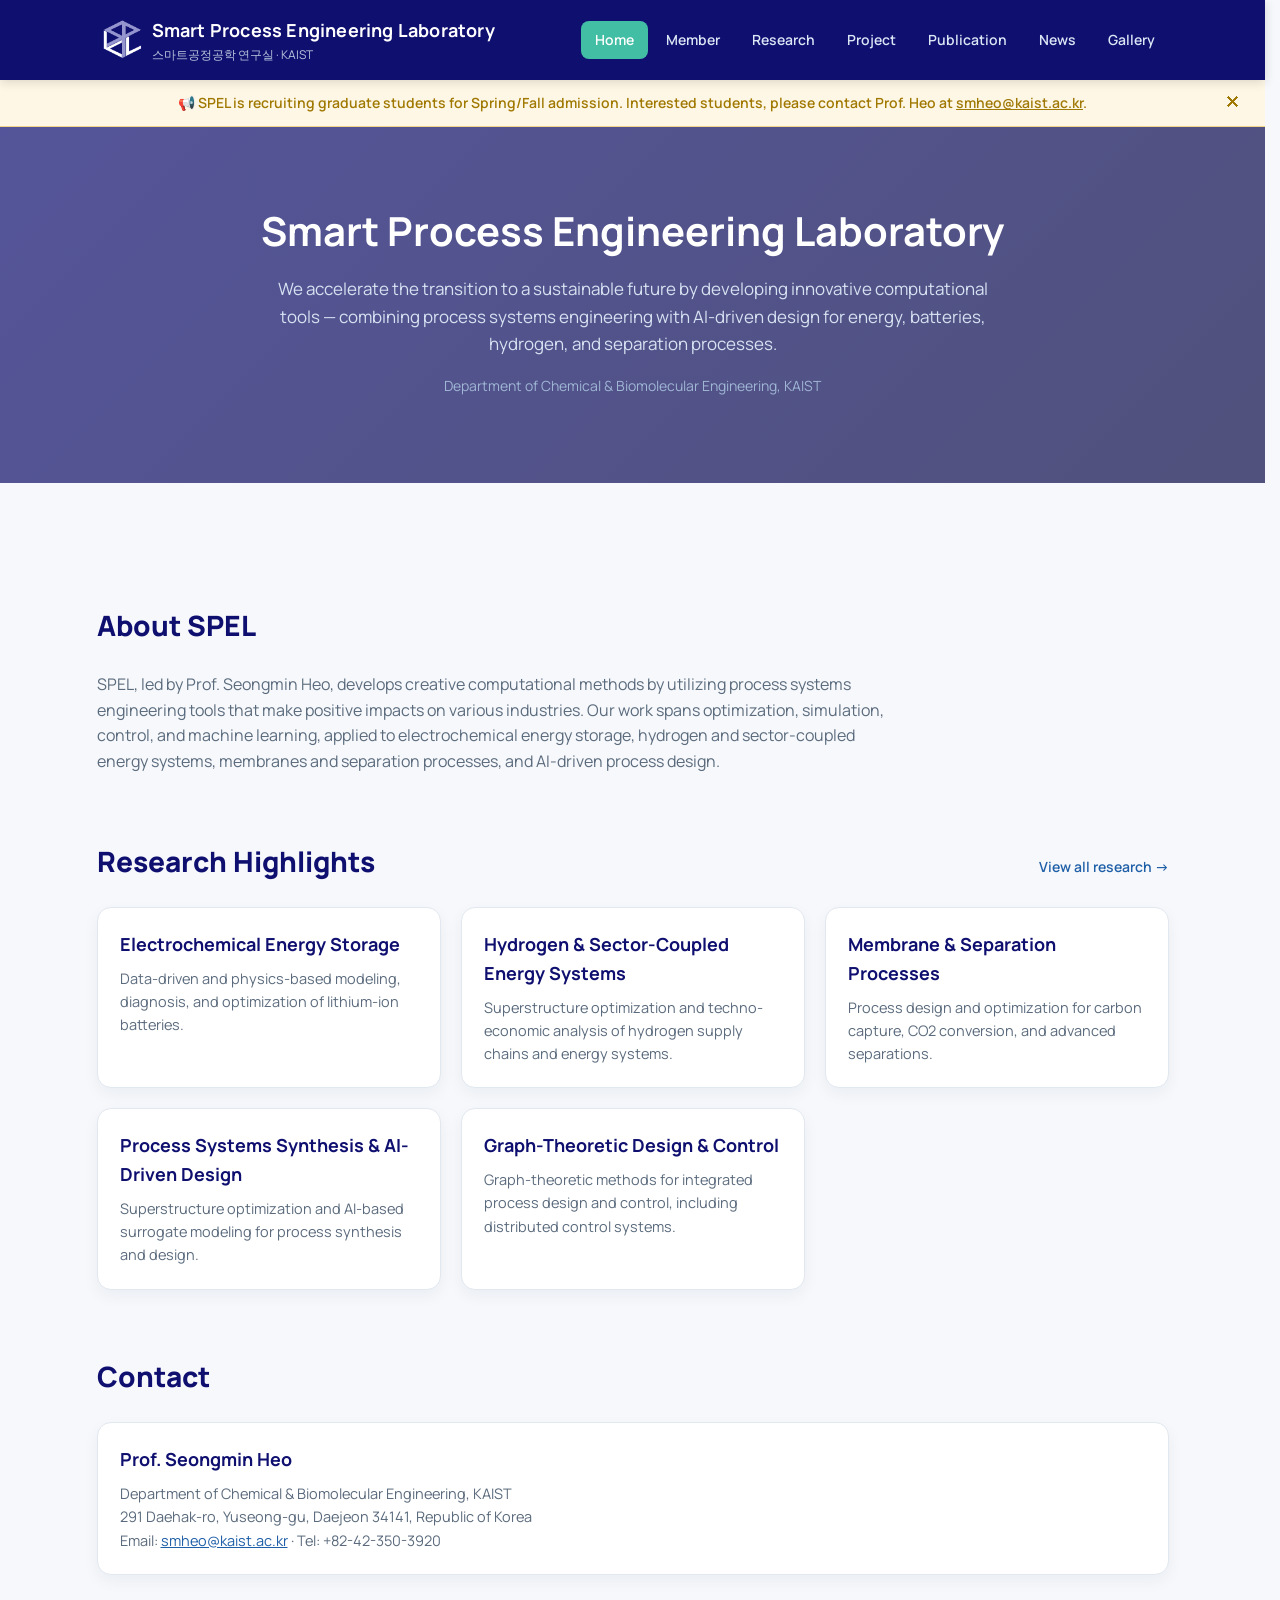
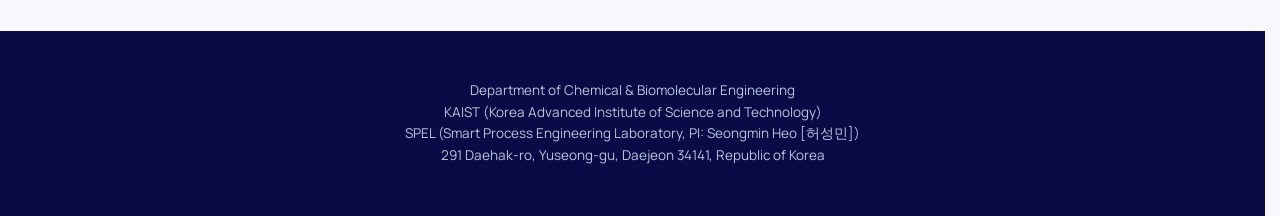
==== index.html @ e56c7fa3 "Add favicon, remove Sooyoung Jang profile, add dismiss button to recruiting notice" ====
<!DOCTYPE html>
<html lang="ko">
<head>
  <meta charset="UTF-8">
  <meta name="viewport" content="width=device-width, initial-scale=1.0">
  <title>Smart Process Engineering Laboratory (SPEL) - KAIST</title>
  <link rel="stylesheet" href="style.css">
  <link rel="icon" href="images/spel-logo.png">
</head>
<body>

  <header>
    <div class="header-inner">
      <a href="index.html" class="brand">
        <img src="images/spel-logo-white.png" alt="SPEL logo" class="brand-logo" onerror="this.style.display='none'">
        <span class="brand-text">
          <span class="brand-en">Smart Process Engineering Laboratory</span>
          <span class="brand-kr">스마트공정공학 연구실 · KAIST</span>
        </span>
      </a>
      <input type="checkbox" id="nav-toggle">
      <label for="nav-toggle" class="nav-toggle-label">☰</label>
      <nav>
        <a href="index.html">Home</a>
        <a href="member.html">Member</a>
        <a href="research.html">Research</a>
        <a href="project.html">Project</a>
        <a href="publication.html">Publication</a>
        <a href="news.html">News</a>
        <a href="gallery.html">Gallery</a>
      </nav>
    </div>
  </header>

  <div class="notice" id="recruiting-notice">
    📢 SPEL is recruiting graduate students for Spring/Fall admission. Interested students, please contact Prof. Heo at
    <a href="mailto:smheo@kaist.ac.kr">smheo@kaist.ac.kr</a>.
    <button class="notice-close" onclick="document.getElementById('recruiting-notice').style.display='none'" aria-label="Dismiss notice">✕</button>
  </div>

  <section class="hero">
    <h1>Smart Process Engineering Laboratory</h1>
    <p class="subtitle">
      We accelerate the transition to a sustainable future by developing innovative computational tools —
      combining process systems engineering with AI-driven design for energy, batteries, hydrogen, and
      separation processes.
    </p>
    <p class="affil">Department of Chemical &amp; Biomolecular Engineering, KAIST</p>
  </section>

  <main>

    <section id="about">
      <div class="section-head">
        <h2>About SPEL</h2>
      </div>
      <p class="section-intro">
        SPEL, led by Prof. Seongmin Heo, develops creative computational methods by utilizing process systems
        engineering tools that make positive impacts on various industries. Our work spans optimization, simulation,
        control, and machine learning, applied to electrochemical energy storage, hydrogen and sector-coupled energy
        systems, membranes and separation processes, and AI-driven process design.
      </p>
    </section>

    <section id="research-highlights">
      <div class="section-head">
        <h2>Research Highlights</h2>
        <a class="see-all" href="research.html">View all research →</a>
      </div>
      <div class="grid">
        <div class="card">
          <h3>Electrochemical Energy Storage</h3>
          <p>Data-driven and physics-based modeling, diagnosis, and optimization of lithium-ion batteries.</p>
        </div>
        <div class="card">
          <h3>Hydrogen &amp; Sector-Coupled Energy Systems</h3>
          <p>Superstructure optimization and techno-economic analysis of hydrogen supply chains and energy systems.</p>
        </div>
        <div class="card">
          <h3>Membrane &amp; Separation Processes</h3>
          <p>Process design and optimization for carbon capture, CO2 conversion, and advanced separations.</p>
        </div>
        <div class="card">
          <h3>Process Systems Synthesis &amp; AI-Driven Design</h3>
          <p>Superstructure optimization and AI-based surrogate modeling for process synthesis and design.</p>
        </div>
        <div class="card">
          <h3>Graph-Theoretic Design &amp; Control</h3>
          <p>Graph-theoretic methods for integrated process design and control, including distributed control systems.</p>
        </div>
      </div>
    </section>

    <section id="contact">
      <div class="section-head">
        <h2>Contact</h2>
      </div>
      <div class="card">
        <h3>Prof. Seongmin Heo</h3>
        <p>
          Department of Chemical &amp; Biomolecular Engineering, KAIST<br>
          291 Daehak-ro, Yuseong-gu, Daejeon 34141, Republic of Korea<br>
          Email: <a href="mailto:smheo@kaist.ac.kr">smheo@kaist.ac.kr</a> · Tel: +82-42-350-3920
        </p>
      </div>
    </section>

  </main>

  <footer>
    <p>
      Department of Chemical &amp; Biomolecular Engineering<br>
      KAIST (Korea Advanced Institute of Science and Technology)<br>
      SPEL (Smart Process Engineering Laboratory, PI: Seongmin Heo [허성민])<br>
      291 Daehak-ro, Yuseong-gu, Daejeon 34141, Republic of Korea
    </p>
  </footer>

  <script src="script.js"></script>
</body>
</html>
---- style.css ----
@font-face {
  font-family: "Manrope";
  src: url("font/Manrope-VariableFont_wght.ttf") format("truetype");
  font-weight: 200 800;
  font-style: normal;
  font-display: swap;
}

:root {
  --navy: #0F0F70;
  --navy-dark: #0a0a46;
  --blue: #1f5fa8;
  --teal: #42bea5;
  --bg: #f6f8fb;
  --card: #ffffff;
  --border: #e2e8f0;
  --text: #1f2937;
  --muted: #5b6b7d;
  --max-width: 1120px;
}

* {
  box-sizing: border-box;
}

html {
  overflow-y: scroll;
  scrollbar-gutter: stable;
}

body {
  margin: 0;
  min-height: 100vh;
  display: flex;
  flex-direction: column;
  font-family: "Manrope", "Noto Sans KR", Arial, sans-serif;
  color: var(--text);
  background-color: var(--bg);
  line-height: 1.6;
}

a {
  color: var(--blue);
}

/* Header / nav */
header {
  background-color: var(--navy);
  color: white;
  position: sticky;
  top: 0;
  z-index: 100;
  box-shadow: 0 2px 10px rgba(0, 0, 0, 0.15);
}

.header-inner {
  max-width: var(--max-width);
  margin: 0 auto;
  padding: 16px 24px;
  display: flex;
  align-items: center;
  justify-content: space-between;
  gap: 16px;
}

.brand {
  display: flex;
  align-items: center;
  gap: 10px;
  text-decoration: none;
  color: white;
}

.brand-logo {
  height: 40px;
  width: auto;
}

.brand-text {
  display: flex;
  flex-direction: column;
}

.brand .brand-en {
  font-size: 18px;
  font-weight: 700;
  letter-spacing: 0.2px;
}

.brand .brand-kr {
  font-size: 12px;
  color: #b7c6dc;
}

nav {
  display: flex;
  flex-wrap: wrap;
  gap: 4px;
}

nav a {
  text-decoration: none;
  color: #dbe6f5;
  font-weight: 600;
  font-size: 14px;
  padding: 8px 14px;
  border-radius: 8px;
  transition: background-color 0.15s ease, color 0.15s ease;
}

nav a:hover {
  background-color: rgba(255, 255, 255, 0.1);
  color: white;
}

nav a.active {
  background-color: var(--teal);
  color: white;
}

#nav-toggle {
  display: none;
}

.nav-toggle-label {
  display: none;
  color: white;
  font-size: 22px;
  cursor: pointer;
  padding: 4px 8px;
}

/* Hero */
.hero {
  background-image: linear-gradient(135deg, rgba(15, 15, 112, 0.7) 0%, rgba(10, 10, 70, 0.7) 100%), url("images/hero-banner.gif");
  background-size: cover;
  background-position: center;
  background-repeat: no-repeat;
  color: white;
  padding: 72px 24px;
  text-align: center;
}

.hero h1 {
  margin: 0 0 12px 0;
  font-size: 40px;
}

.hero p.subtitle {
  margin: 0 auto;
  max-width: 720px;
  font-size: 17px;
  color: #d6e2f2;
}

.hero .affil {
  margin-top: 18px;
  font-size: 14px;
  color: #9fb6d4;
}

/* Notice banner */
.notice {
  position: relative;
  background-color: #fff7e6;
  border-bottom: 1px solid #f2d38a;
  color: #a07902;
  padding: 12px 48px;
  text-align: center;
  font-size: 14px;
  font-weight: 600;
}

.notice a {
  color: #a07a08;
  text-decoration: underline;
}

.notice-close {
  position: absolute;
  top: 50%;
  right: 16px;
  transform: translateY(-50%);
  background: none;
  border: none;
  color: #a07902;
  font-size: 16px;
  line-height: 1;
  cursor: pointer;
  padding: 4px 8px;
}

.notice-close:hover {
  color: #7a5b00;
}

/* Layout sections */
main {
  flex: 1 0 auto;
  width: 100%;
  max-width: var(--max-width);
  margin: 0 auto;
  padding: 56px 24px;
}

section {
  margin-bottom: 64px;
}

section:last-child {
  margin-bottom: 0;
}

.section-head {
  display: flex;
  align-items: baseline;
  justify-content: space-between;
  margin-bottom: 24px;
  flex-wrap: wrap;
  gap: 8px;
}

.section-head h2 {
  font-size: 28px;
  font-weight: 800;
  margin: 0;
  color: var(--navy);
}

.section-head .see-all {
  font-size: 14px;
  font-weight: 600;
  text-decoration: none;
}

.section-intro {
  color: var(--muted);
  max-width: 800px;
  margin-bottom: 28px;
}

/* Cards / grid */
.grid {
  display: grid;
  grid-template-columns: repeat(auto-fit, minmax(260px, 1fr));
  gap: 20px;
}

/* Project list — one full-width row per project, like a career/project listing */
.project-list {
  display: flex;
  flex-direction: column;
  gap: 14px;
}

.card {
  background-color: var(--card);
  border: 1px solid var(--border);
  border-radius: 14px;
  padding: 22px;
  box-shadow: 0 6px 16px rgba(11, 47, 82, 0.05);
}

.card h3 {
  margin: 0 0 8px 0;
  font-size: 18px;
  color: var(--navy);
}

.card p {
  margin: 0;
  color: var(--muted);
  font-size: 14.5px;
}

.card .tag {
  display: inline-block;
  font-size: 11px;
  font-weight: 700;
  color: var(--teal);
  background-color: #e6f4f1;
  border-radius: 999px;
  padding: 3px 10px;
  margin-bottom: 10px;
}

/* Sub navigation (tabs) */
.subnav {
  display: flex;
  gap: 8px;
  margin-bottom: 32px;
  flex-wrap: wrap;
}

.subnav a {
  text-decoration: none;
  font-size: 14px;
  font-weight: 600;
  color: var(--navy);
  background-color: #eef3fa;
  padding: 8px 16px;
  border-radius: 999px;
  transition: background-color 0.15s ease, color 0.15s ease;
}

.subnav a:hover {
  background-color: #dbe6f5;
}

.subnav a.active {
  background-color: var(--teal);
  color: white;
}

/* Clickable hub cards (e.g. Member overview) */
a.card {
  display: block;
  text-decoration: none;
  transition: transform 0.15s ease, box-shadow 0.15s ease;
}

a.card:hover {
  transform: translateY(-2px);
  box-shadow: 0 10px 22px rgba(11, 47, 82, 0.1);
}

a.card .card-arrow {
  display: inline-block;
  margin-top: 10px;
  font-size: 13px;
  font-weight: 700;
  color: var(--teal);
}

/* Clickable cards that open a popup (e.g. Research areas) */
.card.clickable {
  cursor: pointer;
  transition: transform 0.15s ease, box-shadow 0.15s ease;
}

.card.clickable:hover {
  transform: translateY(-2px);
  box-shadow: 0 10px 22px rgba(11, 47, 82, 0.1);
}

.member-dialog.wide-dialog {
  max-width: 1000px;
  width: 90vw;
  max-height: 90vh;
  overflow-y: auto;
}

.dialog-photo {
  display: block;
  width: 100%;
  height: auto;
  max-height: 70vh;
  border-radius: 12px;
  object-fit: contain;
  margin-bottom: 16px;
  background-color: #ffffff;
}

.dialog-photo-fallback {
  width: 100%;
  aspect-ratio: 16 / 9;
  border-radius: 12px;
  margin-bottom: 16px;
  background-color: #dbe6f5;
  display: flex;
  align-items: center;
  justify-content: center;
  color: var(--navy);
  font-size: 13px;
}

.dialog-photos {
  display: flex;
  flex-direction: column;
  gap: 10px;
  margin-bottom: 16px;
}

.dialog-photos .dialog-photo,
.dialog-photos .dialog-photo-fallback {
  margin-bottom: 0;
}

.dialog-description {
  font-size: 14.5px;
  color: var(--text);
  margin: 8px 0 16px 0;
}

.dialog-focus {
  list-style: none;
  padding: 0;
  margin: 0 0 16px 0;
}

.dialog-focus li {
  font-size: 14px;
  color: var(--text);
  padding: 8px 0;
  border-bottom: 1px dashed var(--border);
}

.dialog-focus li:last-child {
  border-bottom: none;
}

.dialog-focus .focus-label {
  color: var(--teal);
  font-weight: 700;
}

.dialog-members {
  font-size: 13.5px;
  color: var(--muted);
  border-top: 1px solid var(--border);
  padding-top: 12px;
  margin: 0;
}

/* Member groups */
.member-group {
  margin-bottom: 36px;
}

.member-group h3 {
  font-size: 18px;
  color: var(--teal);
  margin-bottom: 14px;
  text-transform: uppercase;
  letter-spacing: 0.5px;
  font-size: 13px;
}

.member-list {
  display: grid;
  grid-template-columns: repeat(auto-fill, minmax(220px, 1fr));
  gap: 14px;
}

.member-item {
  background-color: var(--card);
  border: 1px solid var(--border);
  border-radius: 10px;
  padding: 12px 16px;
  display: flex;
  align-items: center;
  gap: 12px;
}

.member-item.clickable {
  cursor: pointer;
  text-align: left;
  font-family: inherit;
  border: 1px solid var(--border);
  transition: box-shadow 0.15s ease, transform 0.15s ease;
}

.member-item.clickable:hover {
  box-shadow: 0 8px 18px rgba(11, 47, 82, 0.08);
  transform: translateY(-1px);
  border-color: var(--teal);
}

/* Member detail popup */
.member-dialog {
  border: none;
  border-radius: 16px;
  padding: 28px;
  max-width: 380px;
  width: 90%;
  box-shadow: 0 20px 45px rgba(11, 47, 82, 0.25);
}

.member-dialog::backdrop {
  background-color: rgba(8, 31, 56, 0.55);
}

.dialog-close {
  position: absolute;
  top: 14px;
  right: 14px;
  border: none;
  background: none;
  font-size: 18px;
  color: var(--muted);
  cursor: pointer;
  line-height: 1;
  padding: 4px;
}

.dialog-close:hover {
  color: var(--navy);
}

.dialog-avatar,
.dialog-avatar-fallback {
  width: 88px;
  height: 88px;
  border-radius: 50%;
  object-fit: cover;
  display: block;
  margin: 0 auto 16px;
}

.dialog-avatar-fallback {
  background-color: var(--navy);
  color: white;
  display: flex;
  align-items: center;
  justify-content: center;
  font-size: 24px;
  font-weight: 700;
}

.member-dialog h3 {
  margin: 0 0 4px 0;
  text-align: center;
  color: var(--navy);
  font-size: 19px;
}

.dialog-position {
  text-align: center;
  color: var(--teal);
  font-weight: 600;
  font-size: 13.5px;
  margin: 0 0 18px 0;
}

.dialog-edu {
  list-style: none;
  padding: 0;
  margin: 0;
  border-top: 1px solid var(--border);
  padding-top: 14px;
}

.dialog-edu li {
  font-size: 13.5px;
  color: var(--text);
  padding: 5px 0;
}

.avatar,
.avatar-fallback {
  width: 48px;
  height: 48px;
  border-radius: 50%;
  flex-shrink: 0;
  object-fit: cover;
}

.avatar {
  background-color: #dbe6f5;
}

.avatar-fallback {
  background-color: var(--navy);
  color: white;
  display: flex;
  align-items: center;
  justify-content: center;
  font-size: 14px;
  font-weight: 700;
}

.member-item .name {
  font-weight: 700;
  color: var(--text);
}

.member-item .meta {
  font-size: 13px;
  color: var(--muted);
  margin-top: 2px;
}

.professor-banner {
  display: flex;
  gap: 24px;
  flex-wrap: wrap;
  align-items: center;
  margin-bottom: 32px;
}

.professor-photo-lg {
  width: 260px;
  aspect-ratio: 1280 / 1592;
  height: auto;
  border-radius: 12px;
  background-color: #dbe6f5;
  color: var(--navy);
  display: flex;
  align-items: center;
  justify-content: center;
  font-size: 13px;
  text-align: center;
  flex-shrink: 0;
  object-fit: cover;
}

.professor-basic h3 {
  margin: 0 0 4px 0;
  font-size: 24px;
  color: var(--navy);
}

.professor-basic .title {
  color: var(--muted);
  margin-bottom: 10px;
  font-size: 14px;
}

.professor-basic .contact {
  font-size: 14px;
  color: var(--text);
}

.professor-sections {
  display: flex;
  flex-direction: column;
  gap: 20px;
}

.card ul {
  margin: 0;
  padding-left: 20px;
  color: var(--muted);
  font-size: 14.5px;
}

.card ul li {
  margin-bottom: 6px;
}

.card ul li:last-child {
  margin-bottom: 0;
}

/* Publications */
.pub-list {
  list-style: none;
  padding: 0;
  margin: 0;
}

.pub-list li {
  padding: 14px 0;
  border-bottom: 1px solid var(--border);
  font-size: 14.5px;
}

.pub-list li:last-child {
  border-bottom: none;
}

.pub-id {
  font-weight: 700;
  color: var(--teal);
  margin-right: 8px;
}

.pub-note {
  color: var(--muted);
  font-size: 13.5px;
  font-style: italic;
  margin-top: 8px;
}

.pub-link {
  margin-left: 8px;
  font-size: 13px;
  font-weight: 600;
  color: var(--blue);
  text-decoration: none;
  white-space: nowrap;
}

.pub-link:hover {
  text-decoration: underline;
}

.pub-year {
  margin-bottom: 28px;
}

.pub-year h3 {
  font-size: 15px;
  color: var(--navy);
  background-color: #eef3fa;
  display: inline-block;
  padding: 4px 12px;
  border-radius: 999px;
  margin-bottom: 12px;
}

.scholar-bar {
  background-color: #eef3fa;
  border: 1px solid var(--border);
  border-radius: 12px;
  padding: 14px 20px;
  margin-bottom: 32px;
  text-align: center;
  font-weight: 600;
  font-size: 14.5px;
}

.scholar-bar a {
  color: var(--blue);
  text-decoration: none;
}

.scholar-bar a:hover {
  text-decoration: underline;
}

/* News */
.news-month {
  margin-bottom: 28px;
}

.news-month h3 {
  font-size: 15px;
  color: var(--navy);
  background-color: #eef3fa;
  display: inline-block;
  padding: 4px 12px;
  border-radius: 999px;
  margin-bottom: 12px;
}

.news-item {
  display: flex;
  gap: 12px;
  padding: 10px 0;
  border-bottom: 1px dashed var(--border);
  font-size: 14.5px;
}

.news-item:last-child {
  border-bottom: none;
}

.news-date {
  color: var(--muted);
  font-size: 13px;
  white-space: nowrap;
  flex-shrink: 0;
  width: 78px;
}

.news-tag {
  display: inline-block;
  font-size: 11px;
  font-weight: 700;
  padding: 2px 8px;
  border-radius: 999px;
  margin-right: 6px;
  color: white;
}

.tag-논문 { background-color: var(--blue); }
.tag-졸업 { background-color: var(--teal); }
.tag-수상 { background-color: #b8860b; }
.tag-과제 { background-color: #7a4fb5; }
.tag-입학\/진학 { background-color: #4a5a70; }
.tag-기타 { background-color: #6b7280; }

/* Gallery / generic toggle groups */
.gallery-year,
.toggle-group {
  margin-bottom: 12px;
  border-bottom: 1px solid var(--border);
  padding-bottom: 20px;
}

.gallery-year summary,
.toggle-group summary {
  cursor: pointer;
  list-style: none;
  font-size: 22px;
  font-weight: 700;
  color: var(--navy);
  padding: 12px 0;
  display: flex;
  align-items: center;
  gap: 10px;
}

.gallery-year summary::-webkit-details-marker,
.toggle-group summary::-webkit-details-marker {
  display: none;
}

.gallery-year summary .arrow,
.toggle-group summary .arrow {
  display: inline-block;
  color: var(--teal);
  transition: transform 0.15s ease;
}

.gallery-year[open] summary .arrow,
.toggle-group[open] summary .arrow {
  transform: rotate(90deg);
}

.toggle-group summary.section-title {
  font-size: 28px;
  font-weight: 800;
}

.album-grid {
  display: grid;
  grid-template-columns: repeat(auto-fill, minmax(220px, 1fr));
  gap: 20px;
  margin-top: 8px;
}

.album-card {
  background-color: var(--card);
  border: 1px solid var(--border);
  border-radius: 14px;
  overflow: hidden;
  cursor: pointer;
  box-shadow: 0 6px 16px rgba(11, 47, 82, 0.05);
  transition: transform 0.15s ease, box-shadow 0.15s ease;
}

.album-card:hover {
  transform: translateY(-2px);
  box-shadow: 0 10px 22px rgba(11, 47, 82, 0.1);
}

.album-thumb,
.album-thumb-fallback {
  width: 100%;
  aspect-ratio: 4 / 3;
  object-fit: cover;
  display: block;
  background-color: #dbe6f5;
}

.album-thumb-fallback {
  display: flex;
  align-items: center;
  justify-content: center;
  color: var(--navy);
  font-size: 13px;
  text-align: center;
  padding: 12px;
}

.album-caption {
  padding: 12px 14px;
  font-size: 14px;
  font-weight: 600;
  color: var(--text);
}

/* Footer */
footer {
  padding: 36px 24px;
  text-align: center;
  background-color: var(--navy-dark);
  color: #b7c6dc;
  font-size: 13.5px;
}

footer a {
  color: #d6e2f2;
}

/* Responsive */
@media (max-width: 780px) {
  .header-inner {
    flex-wrap: wrap;
  }
  .nav-toggle-label {
    display: block;
  }
  nav {
    display: none;
    width: 100%;
    flex-direction: column;
    padding-top: 8px;
  }
  #nav-toggle:checked ~ nav {
    display: flex;
  }
  .hero h1 {
    font-size: 30px;
  }
  .professor-banner {
    flex-direction: column;
    text-align: center;
  }
}
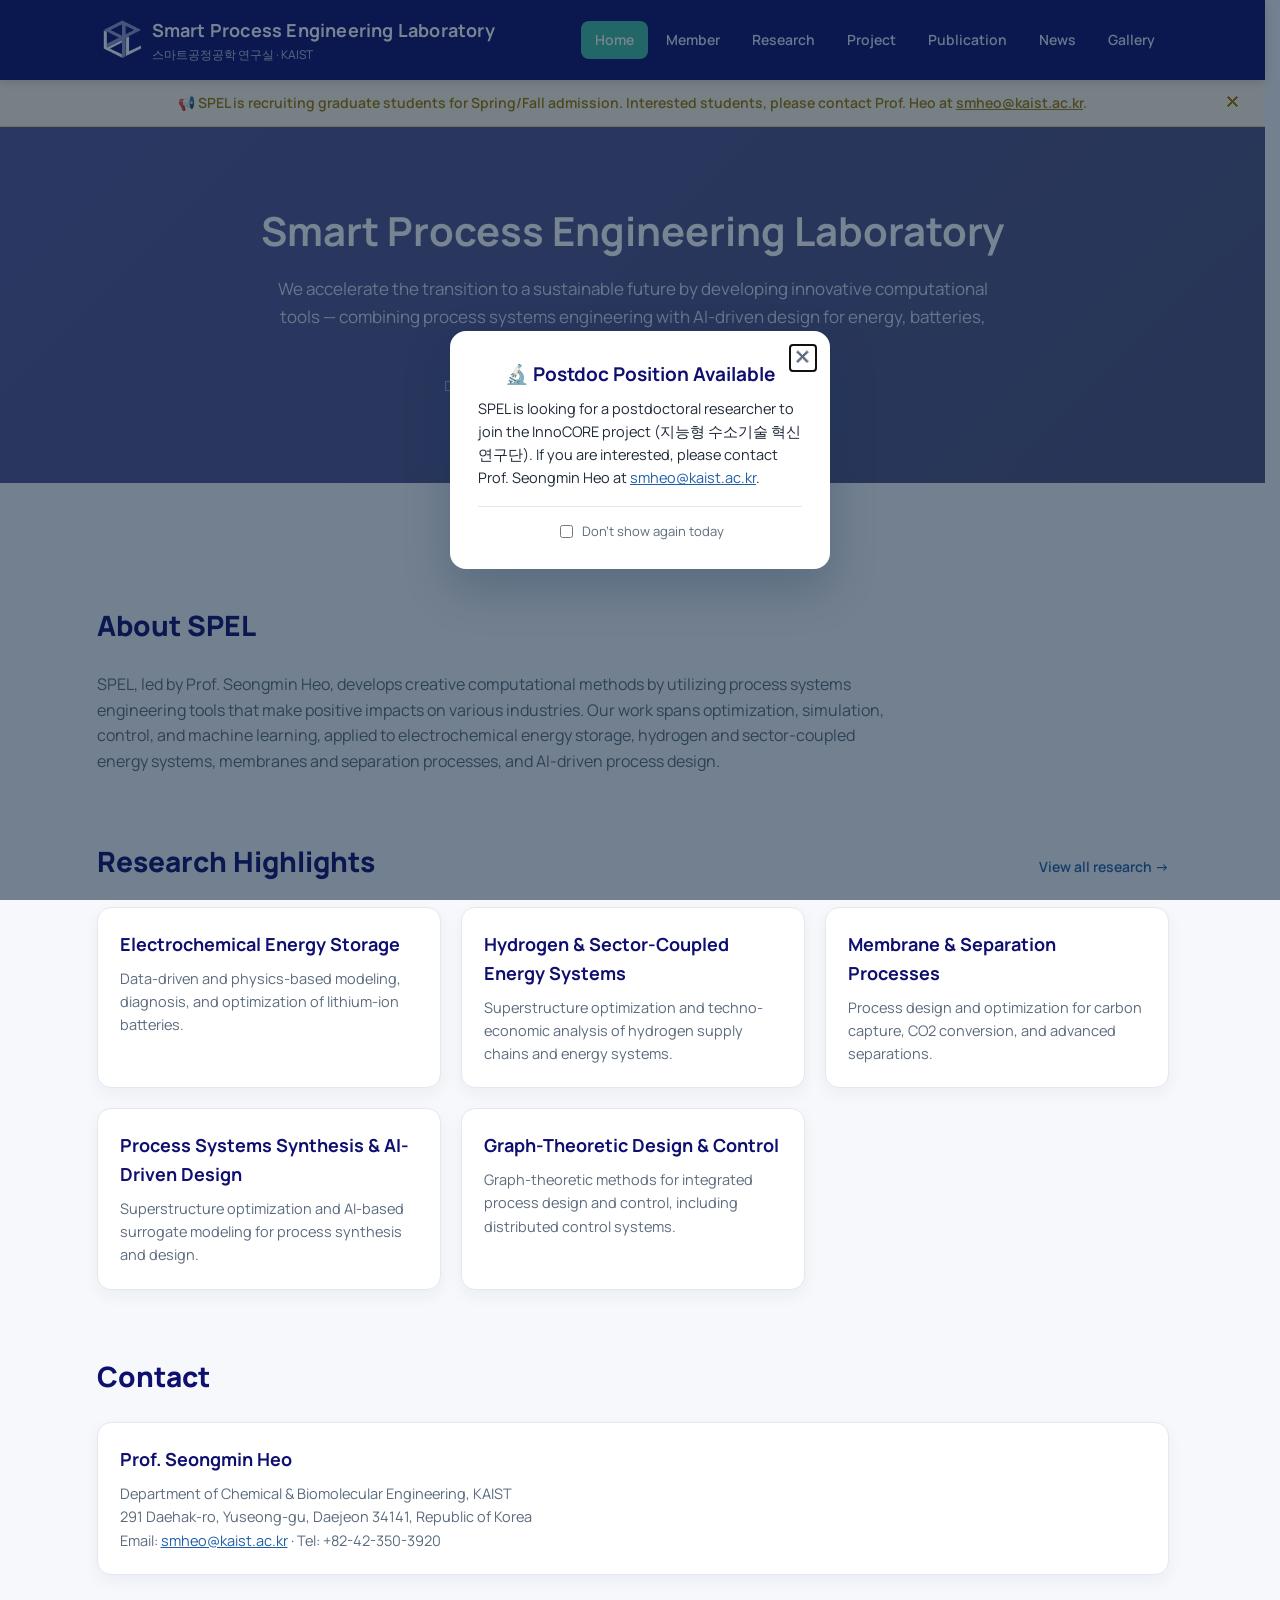
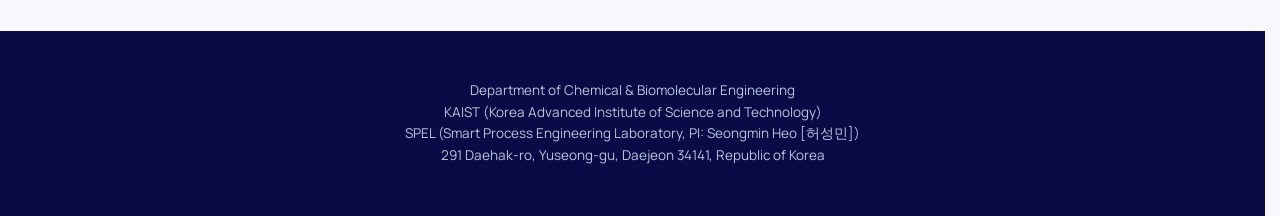
==== commit d29f16b9: "Fix notice close button outline box; add InnoCORE postdoc recruiting popup on home page" ====
--- a/index.html
+++ b/index.html
@@ -116,6 +116,20 @@
     </p>
   </footer>
 
+  <dialog id="recruit-popup" class="member-dialog">
+    <button class="dialog-close" onclick="this.closest('dialog').close()">✕</button>
+    <h3>🔬 Postdoc Position Available</h3>
+    <p class="dialog-description">
+      SPEL is looking for a postdoctoral researcher to join the InnoCORE project (지능형 수소기술 혁신연구단).
+      If you are interested, please contact Prof. Seongmin Heo at
+      <a href="mailto:smheo@kaist.ac.kr">smheo@kaist.ac.kr</a>.
+    </p>
+    <label class="popup-dont-show">
+      <input type="checkbox" id="recruit-popup-dont-show">
+      Don&rsquo;t show again today
+    </label>
+  </dialog>
+
   <script src="script.js"></script>
 </body>
 </html>
--- a/style.css
+++ b/style.css
@@ -183,6 +183,10 @@
   transform: translateY(-50%);
   background: none;
   border: none;
+  outline: none;
+  box-shadow: none;
+  -webkit-appearance: none;
+  appearance: none;
   color: #a07902;
   font-size: 16px;
   line-height: 1;
@@ -420,6 +424,19 @@
   border-top: 1px solid var(--border);
   padding-top: 12px;
   margin: 0;
+}
+
+.popup-dont-show {
+  display: flex;
+  align-items: center;
+  justify-content: center;
+  gap: 6px;
+  margin-top: 16px;
+  padding-top: 14px;
+  border-top: 1px solid var(--border);
+  font-size: 13px;
+  color: var(--muted);
+  cursor: pointer;
 }
 
 /* Member groups */
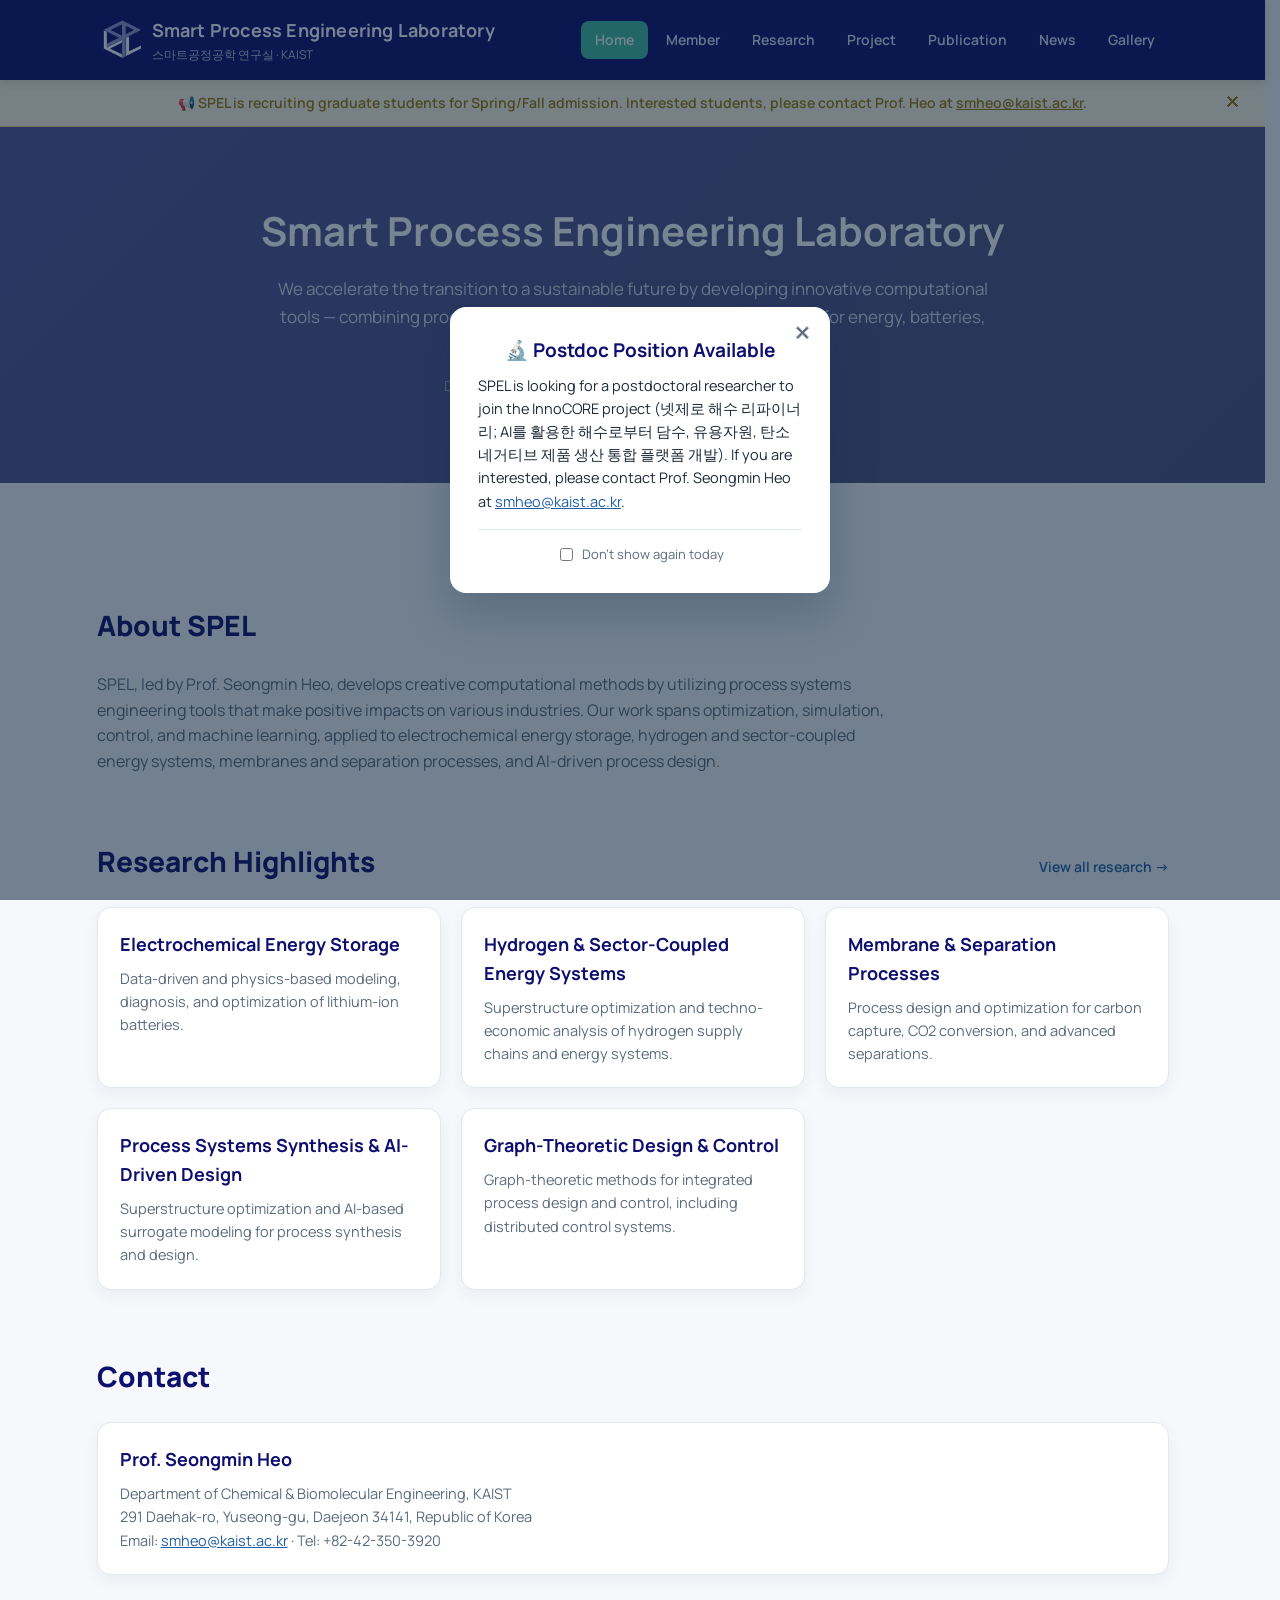
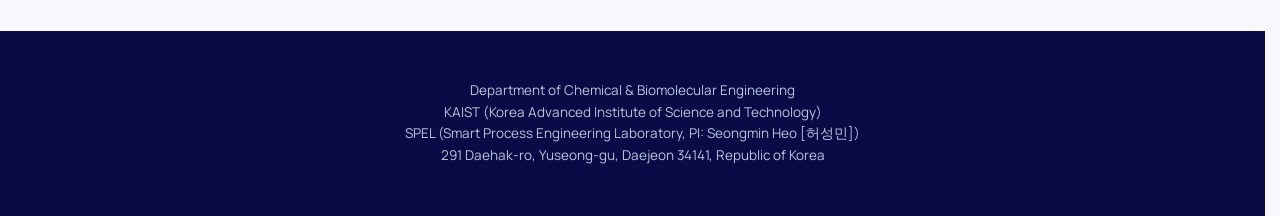
==== commit 1e352bea: "Update recruit popup project name to Net-Zero Seawater Refinery project" ====
--- a/index.html
+++ b/index.html
@@ -120,12 +120,12 @@
     <button class="dialog-close" onclick="this.closest('dialog').close()">✕</button>
     <h3>🔬 Postdoc Position Available</h3>
     <p class="dialog-description">
-      SPEL is looking for a postdoctoral researcher to join the InnoCORE project (지능형 수소기술 혁신연구단).
+      SPEL is looking for a postdoctoral researcher to join the InnoCORE project (넷제로 해수 리파이너리; AI를 활용한 해수로부터 담수, 유용자원, 탄소네거티브 제품 생산 통합 플랫폼 개발).
       If you are interested, please contact Prof. Seongmin Heo at
       <a href="mailto:smheo@kaist.ac.kr">smheo@kaist.ac.kr</a>.
     </p>
     <label class="popup-dont-show">
-      <input type="checkbox" id="recruit-popup-dont-show">
+      <input type="checkbox" id="recruit-popup-dont-show" onchange="if(this.checked) dismissRecruitPopupToday()">
       Don&rsquo;t show again today
     </label>
   </dialog>
--- a/style.css
+++ b/style.css
@@ -502,6 +502,10 @@
   top: 14px;
   right: 14px;
   border: none;
+  outline: none;
+  box-shadow: none;
+  -webkit-appearance: none;
+  appearance: none;
   background: none;
   font-size: 18px;
   color: var(--muted);
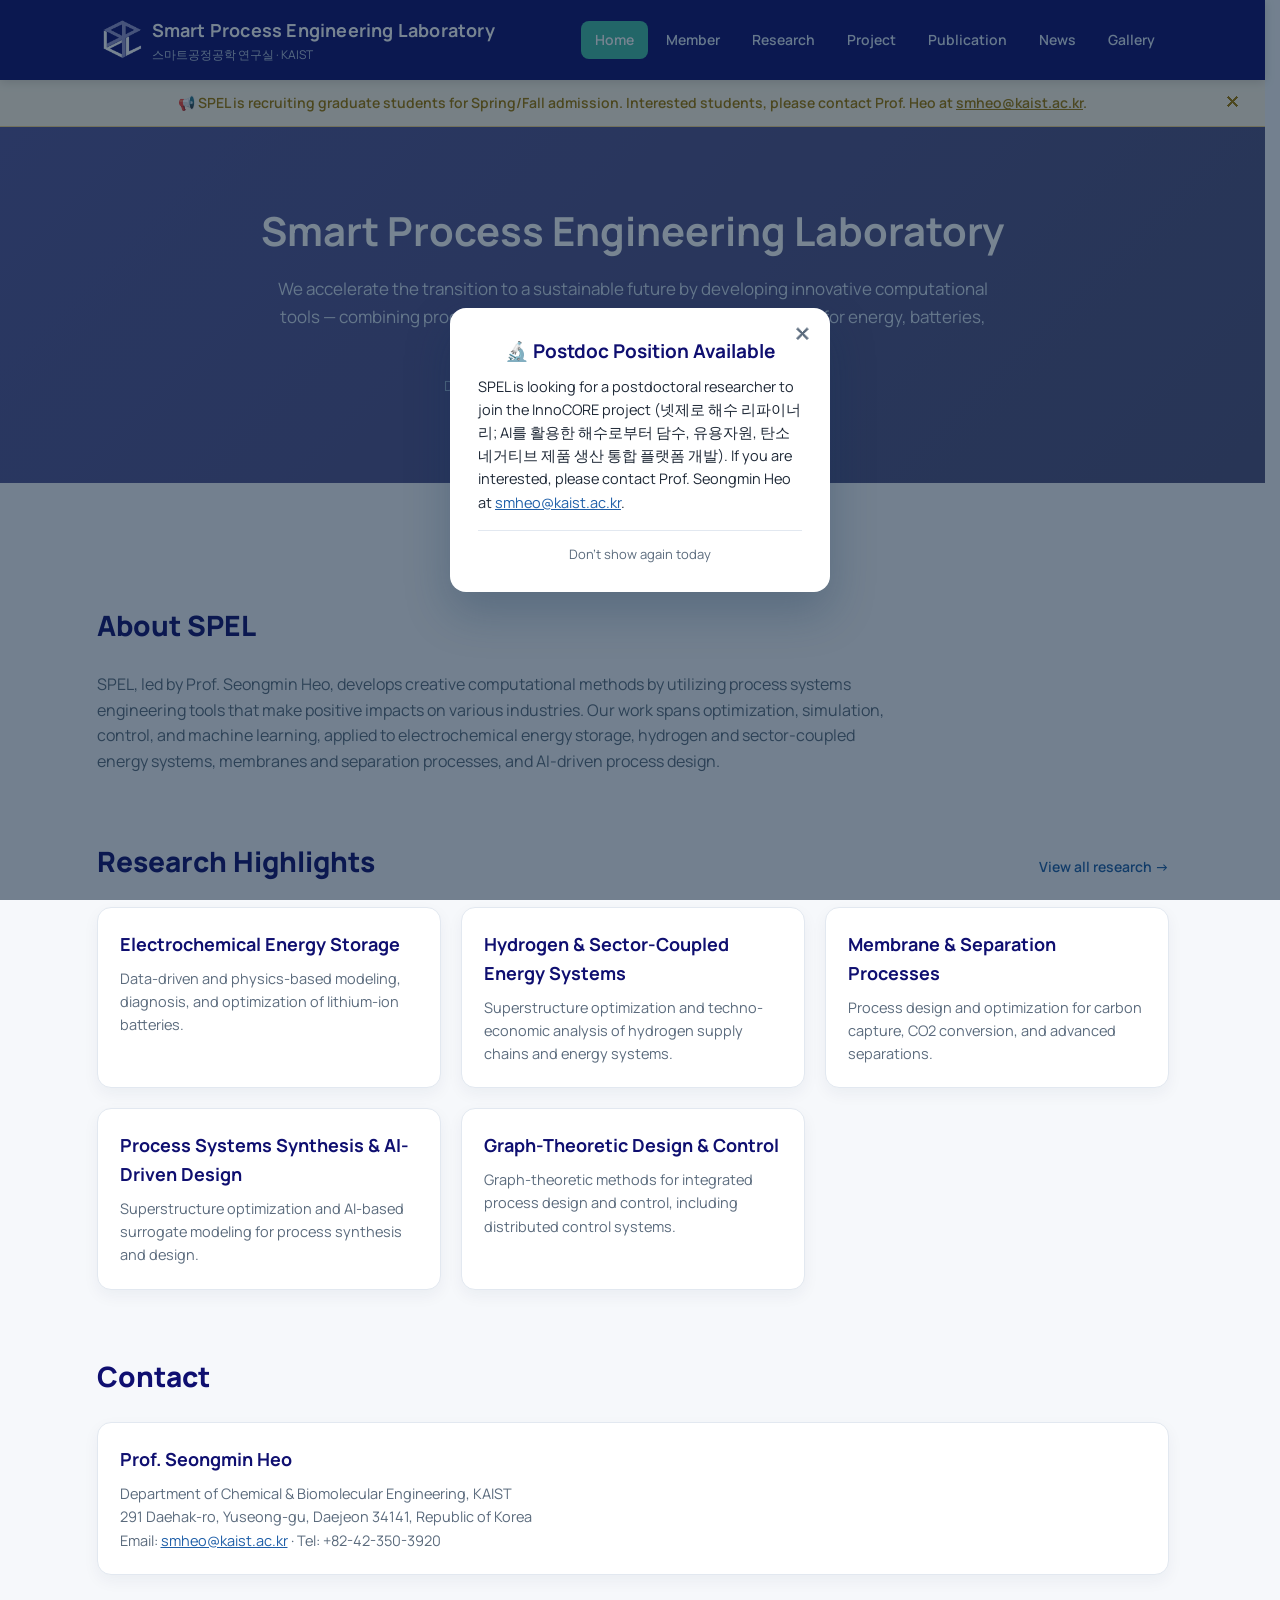
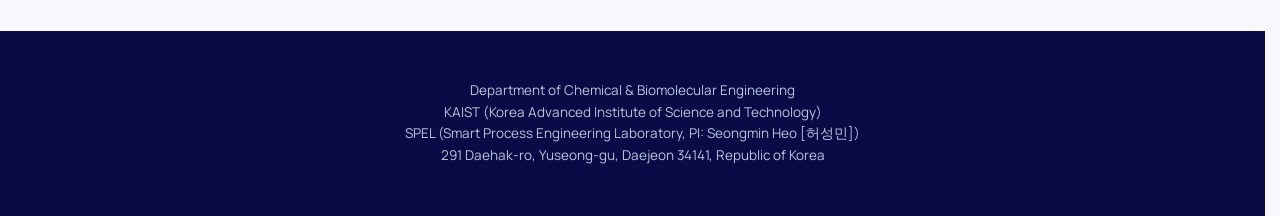
==== commit a5bab328: "Remove checkbox from recruit popup, make text itself clickable to dismiss" ====
--- a/index.html
+++ b/index.html
@@ -124,10 +124,9 @@
       If you are interested, please contact Prof. Seongmin Heo at
       <a href="mailto:smheo@kaist.ac.kr">smheo@kaist.ac.kr</a>.
     </p>
-    <label class="popup-dont-show">
-      <input type="checkbox" id="recruit-popup-dont-show" onchange="if(this.checked) dismissRecruitPopupToday()">
+    <button type="button" class="popup-dont-show" onclick="dismissRecruitPopupToday()">
       Don&rsquo;t show again today
-    </label>
+    </button>
   </dialog>
 
   <script src="script.js"></script>
--- a/style.css
+++ b/style.css
@@ -418,6 +418,12 @@
   font-weight: 700;
 }
 
+.dialog-focus li.dialog-en-title {
+  color: var(--navy);
+  font-weight: 600;
+  text-align: center;
+}
+
 .dialog-members {
   font-size: 13.5px;
   color: var(--muted);
@@ -427,16 +433,27 @@
 }
 
 .popup-dont-show {
-  display: flex;
-  align-items: center;
-  justify-content: center;
-  gap: 6px;
+  display: block;
+  width: 100%;
+  background: none;
+  border: none;
+  outline: none;
+  box-shadow: none;
+  -webkit-appearance: none;
+  appearance: none;
+  text-align: center;
   margin-top: 16px;
   padding-top: 14px;
   border-top: 1px solid var(--border);
   font-size: 13px;
+  font-family: inherit;
   color: var(--muted);
   cursor: pointer;
+}
+
+.popup-dont-show:hover {
+  color: var(--navy);
+  text-decoration: underline;
 }
 
 /* Member groups */
@@ -588,6 +605,21 @@
   justify-content: center;
   font-size: 14px;
   font-weight: 700;
+}
+
+.avatar-wrap {
+  position: relative;
+  flex-shrink: 0;
+}
+
+.crown-icon {
+  position: absolute;
+  top: -11px;
+  left: 50%;
+  transform: translateX(-50%);
+  width: 22px;
+  height: auto;
+  pointer-events: none;
 }
 
 .member-item .name {
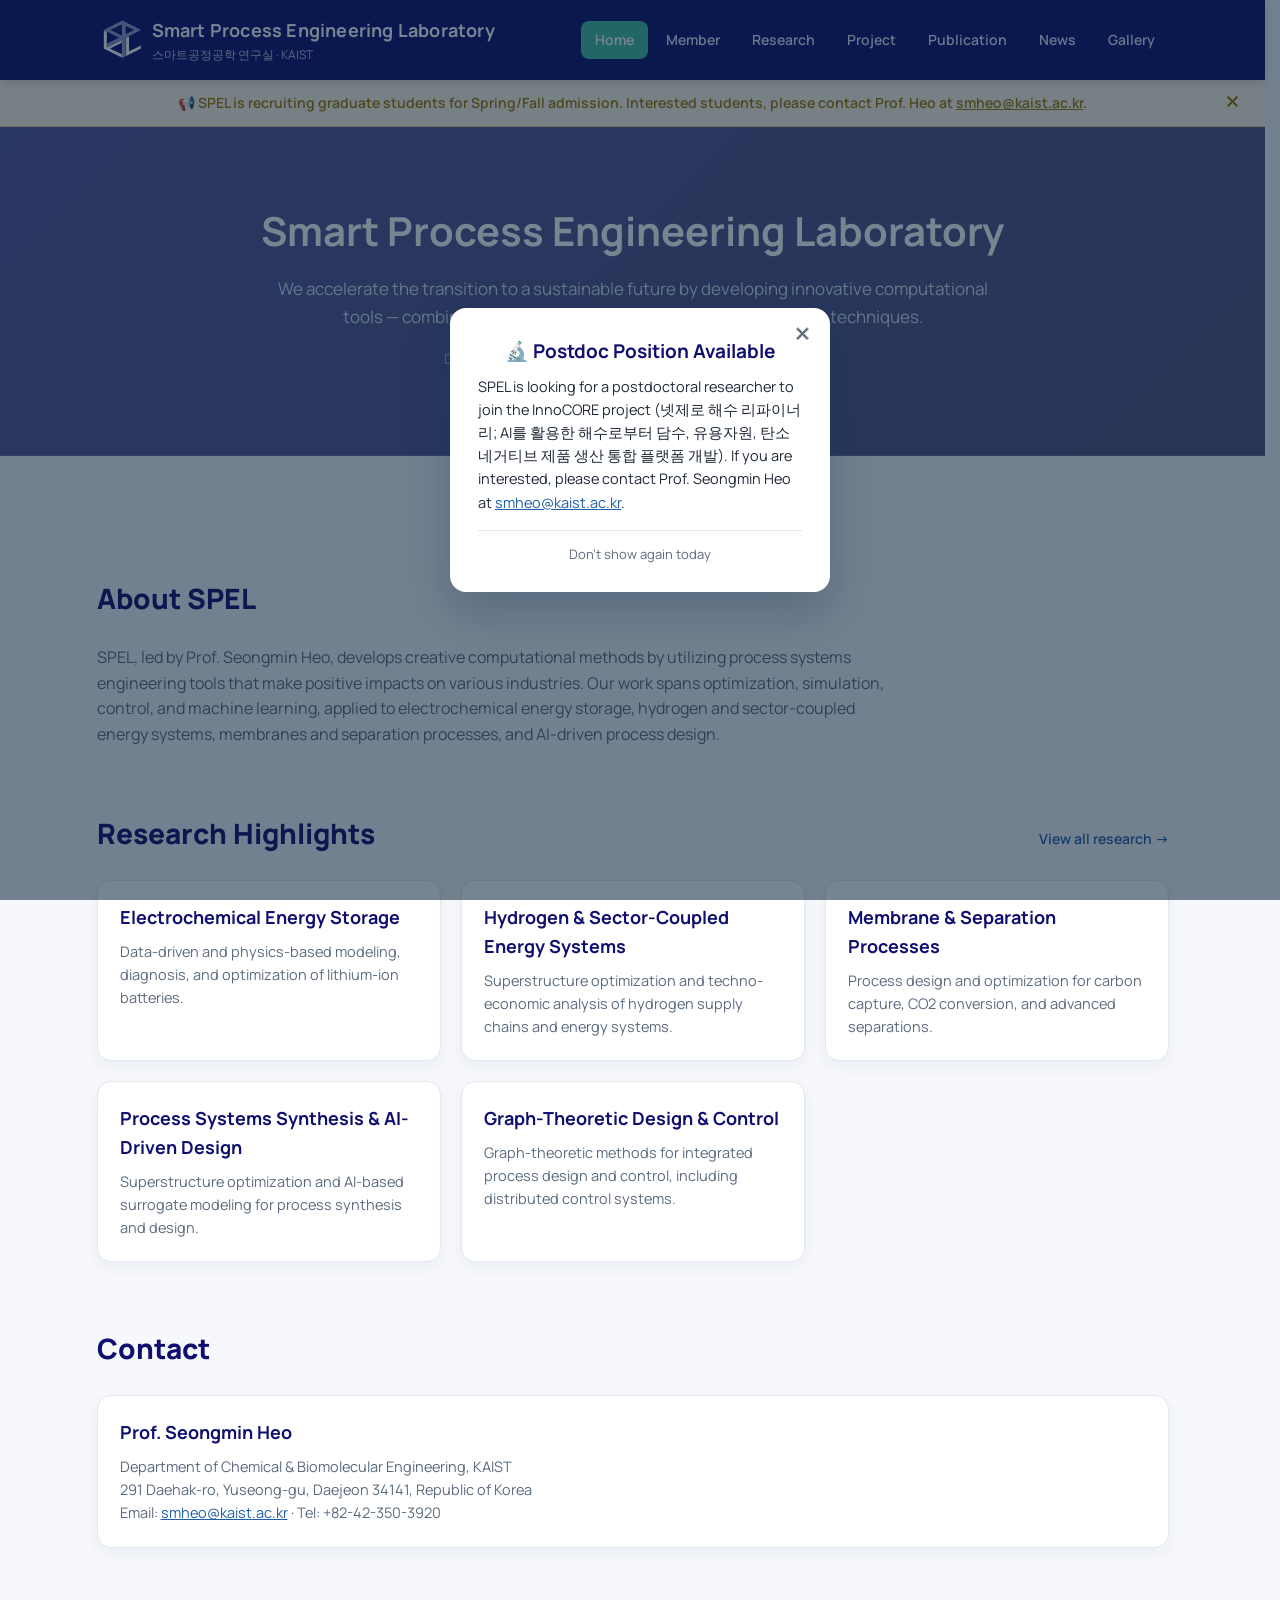
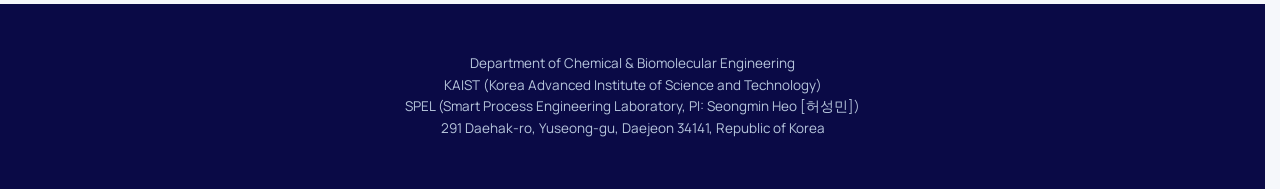
==== commit 6b7dfdc8: "Refine subtitle to highlight AI-driven techniques Updated the description to emphasize AI-driven tec" ====
--- a/index.html
+++ b/index.html
@@ -42,8 +42,7 @@
     <h1>Smart Process Engineering Laboratory</h1>
     <p class="subtitle">
       We accelerate the transition to a sustainable future by developing innovative computational tools —
-      combining process systems engineering with AI-driven design for energy, batteries, hydrogen, and
-      separation processes.
+      combining process systems engineering with AI-driven techniques.
     </p>
     <p class="affil">Department of Chemical &amp; Biomolecular Engineering, KAIST</p>
   </section>
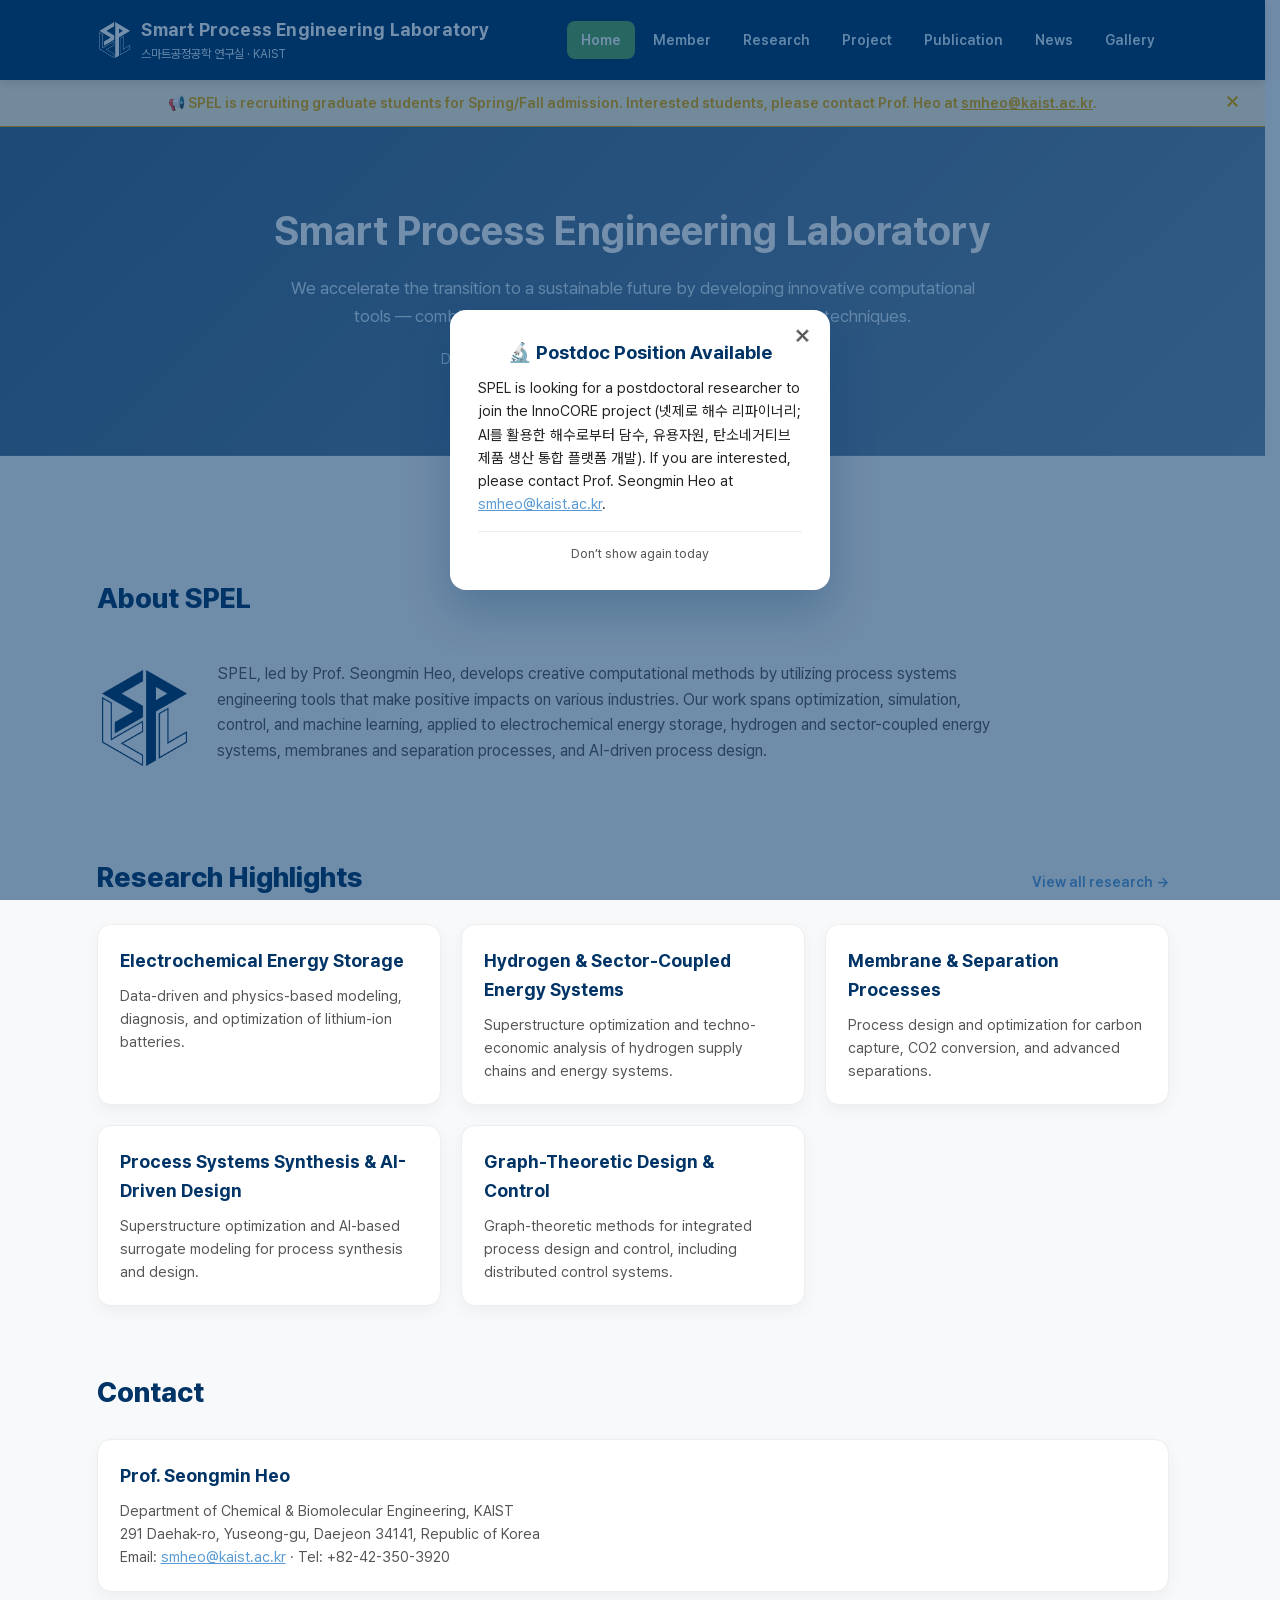
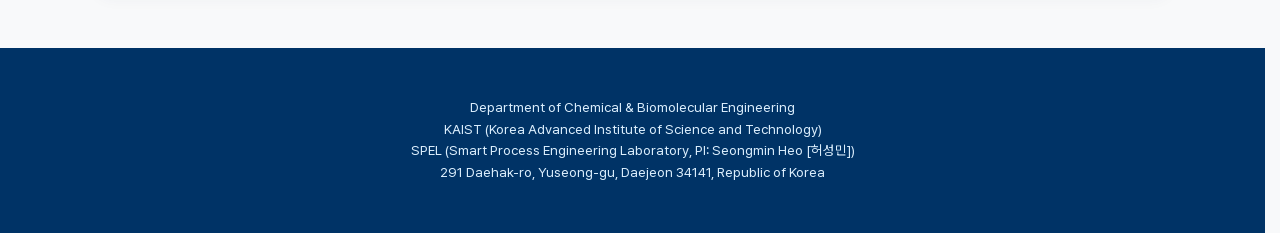
==== commit a766bdee: "Add SPEL logo next to About SPEL section on home page Co-Authored-By: Claude Sonnet 5 <noreply@anthr" ====
--- a/index.html
+++ b/index.html
@@ -53,12 +53,15 @@
       <div class="section-head">
         <h2>About SPEL</h2>
       </div>
-      <p class="section-intro">
-        SPEL, led by Prof. Seongmin Heo, develops creative computational methods by utilizing process systems
-        engineering tools that make positive impacts on various industries. Our work spans optimization, simulation,
-        control, and machine learning, applied to electrochemical energy storage, hydrogen and sector-coupled energy
-        systems, membranes and separation processes, and AI-driven process design.
-      </p>
+      <div class="about-banner">
+        <img class="about-logo" src="images/spel-logo.png" alt="SPEL logo">
+        <p class="section-intro">
+          SPEL, led by Prof. Seongmin Heo, develops creative computational methods by utilizing process systems
+          engineering tools that make positive impacts on various industries. Our work spans optimization, simulation,
+          control, and machine learning, applied to electrochemical energy storage, hydrogen and sector-coupled energy
+          systems, membranes and separation processes, and AI-driven process design.
+        </p>
+      </div>
     </section>
 
     <section id="research-highlights">
--- a/style.css
+++ b/style.css
@@ -1,21 +1,27 @@
 @font-face {
-  font-family: "Manrope";
-  src: url("font/Manrope-VariableFont_wght.ttf") format("truetype");
+  font-family: "Pretendard";
+  src: url("font/PretendardVariable.ttf") format("truetype");
   font-weight: 200 800;
   font-style: normal;
   font-display: swap;
 }
 
 :root {
-  --navy: #0F0F70;
-  --navy-dark: #0a0a46;
-  --blue: #1f5fa8;
-  --teal: #42bea5;
-  --bg: #f6f8fb;
-  --card: #ffffff;
-  --border: #e2e8f0;
-  --text: #1f2937;
-  --muted: #5b6b7d;
+  --SPEL-Blue-Core: #003366;
+  --SPEL-Blue-Core-rgb: 0, 51, 102;
+  --SPEL-Blue-Accent: #5B9BD5;
+  --SPEL-Blue-Tint: #DCEFFD;
+  --SPEL-Green-Core: #1E6B1E;
+  --SPEL-Green-Accent: #58A55C;
+  --SPEL-Green-Tint: #DDF3DD;
+  --SPEL-Yellow-Tint: #FFF5DD;
+  --SPEL-Yellow-Core: #EEAA00;
+  --SPEL-Red-Accent: #FE8A7D;
+  --SPEL-Background: #F8F9FA;
+  --SPEL-White: #ffffff;
+  --SPEL-Extra-Light-Gray: #EEEEEE;
+  --SPEL-Black: #222222;
+  --SPEL-Dark-Gray: #555555;
   --max-width: 1120px;
 }
 
@@ -33,20 +39,20 @@
   min-height: 100vh;
   display: flex;
   flex-direction: column;
-  font-family: "Manrope", "Noto Sans KR", Arial, sans-serif;
-  color: var(--text);
-  background-color: var(--bg);
+  font-family: "Pretendard", "Noto Sans KR", Arial, sans-serif;
+  color: var(--SPEL-Black);
+  background-color: var(--SPEL-Background);
   line-height: 1.6;
 }
 
 a {
-  color: var(--blue);
+  color: var(--SPEL-Blue-Accent);
 }
 
 /* Header / nav */
 header {
-  background-color: var(--navy);
-  color: white;
+  background-color: var(--SPEL-Blue-Core);
+  color: var(--SPEL-White);
   position: sticky;
   top: 0;
   z-index: 100;
@@ -68,7 +74,7 @@
   align-items: center;
   gap: 10px;
   text-decoration: none;
-  color: white;
+  color: var(--SPEL-White);
 }
 
 .brand-logo {
@@ -89,7 +95,7 @@
 
 .brand .brand-kr {
   font-size: 12px;
-  color: #b7c6dc;
+  color: var(--SPEL-Blue-Tint);
 }
 
 nav {
@@ -100,7 +106,7 @@
 
 nav a {
   text-decoration: none;
-  color: #dbe6f5;
+  color: var(--SPEL-Blue-Tint);
   font-weight: 600;
   font-size: 14px;
   padding: 8px 14px;
@@ -110,12 +116,12 @@
 
 nav a:hover {
   background-color: rgba(255, 255, 255, 0.1);
-  color: white;
+  color: var(--SPEL-White);
 }
 
 nav a.active {
-  background-color: var(--teal);
-  color: white;
+  background-color: var(--SPEL-Green-Accent);
+  color: var(--SPEL-White);
 }
 
 #nav-toggle {
@@ -124,7 +130,7 @@
 
 .nav-toggle-label {
   display: none;
-  color: white;
+  color: var(--SPEL-White);
   font-size: 22px;
   cursor: pointer;
   padding: 4px 8px;
@@ -132,11 +138,11 @@
 
 /* Hero */
 .hero {
-  background-image: linear-gradient(135deg, rgba(15, 15, 112, 0.7) 0%, rgba(10, 10, 70, 0.7) 100%), url("images/hero-banner.gif");
+  background-image: linear-gradient(135deg, rgba(var(--SPEL-Blue-Core-rgb), 0.75) 0%, rgba(var(--SPEL-Blue-Core-rgb), 0.55) 100%), url("images/hero-banner.gif");
   background-size: cover;
   background-position: center;
   background-repeat: no-repeat;
-  color: white;
+  color: var(--SPEL-White);
   padding: 72px 24px;
   text-align: center;
 }
@@ -150,21 +156,21 @@
   margin: 0 auto;
   max-width: 720px;
   font-size: 17px;
-  color: #d6e2f2;
+  color: var(--SPEL-Blue-Tint);
 }
 
 .hero .affil {
   margin-top: 18px;
   font-size: 14px;
-  color: #9fb6d4;
+  color: var(--SPEL-Blue-Tint);
 }
 
 /* Notice banner */
 .notice {
   position: relative;
-  background-color: #fff7e6;
-  border-bottom: 1px solid #f2d38a;
-  color: #a07902;
+  background-color: var(--SPEL-Yellow-Tint);
+  border-bottom: 1px solid var(--SPEL-Yellow-Core);
+  color: var(--SPEL-Yellow-Core);
   padding: 12px 48px;
   text-align: center;
   font-size: 14px;
@@ -172,7 +178,7 @@
 }
 
 .notice a {
-  color: #a07a08;
+  color: var(--SPEL-Yellow-Core);
   text-decoration: underline;
 }
 
@@ -187,7 +193,7 @@
   box-shadow: none;
   -webkit-appearance: none;
   appearance: none;
-  color: #a07902;
+  color: var(--SPEL-Yellow-Core);
   font-size: 16px;
   line-height: 1;
   cursor: pointer;
@@ -195,7 +201,7 @@
 }
 
 .notice-close:hover {
-  color: #7a5b00;
+  color: color-mix(in srgb, var(--SPEL-Yellow-Core) 80%, black);
 }
 
 /* Layout sections */
@@ -228,7 +234,7 @@
   font-size: 28px;
   font-weight: 800;
   margin: 0;
-  color: var(--navy);
+  color: var(--SPEL-Blue-Core);
 }
 
 .section-head .see-all {
@@ -238,9 +244,28 @@
 }
 
 .section-intro {
-  color: var(--muted);
+  color: var(--SPEL-Dark-Gray);
   max-width: 800px;
   margin-bottom: 28px;
+}
+
+.about-banner {
+  display: flex;
+  gap: 24px;
+  align-items: center;
+  flex-wrap: wrap;
+}
+
+.about-logo {
+  width: 96px;
+  height: 96px;
+  object-fit: contain;
+  flex-shrink: 0;
+}
+
+.about-banner .section-intro {
+  flex: 1;
+  min-width: 260px;
 }
 
 /* Cards / grid */
@@ -258,22 +283,22 @@
 }
 
 .card {
-  background-color: var(--card);
-  border: 1px solid var(--border);
+  background-color: var(--SPEL-White);
+  border: 1px solid var(--SPEL-Extra-Light-Gray);
   border-radius: 14px;
   padding: 22px;
-  box-shadow: 0 6px 16px rgba(11, 47, 82, 0.05);
+  box-shadow: 0 6px 16px rgba(var(--SPEL-Blue-Core-rgb), 0.05);
 }
 
 .card h3 {
   margin: 0 0 8px 0;
   font-size: 18px;
-  color: var(--navy);
+  color: var(--SPEL-Blue-Core);
 }
 
 .card p {
   margin: 0;
-  color: var(--muted);
+  color: var(--SPEL-Dark-Gray);
   font-size: 14.5px;
 }
 
@@ -281,8 +306,8 @@
   display: inline-block;
   font-size: 11px;
   font-weight: 700;
-  color: var(--teal);
-  background-color: #e6f4f1;
+  color: var(--SPEL-Green-Accent);
+  background-color: var(--SPEL-Green-Tint);
   border-radius: 999px;
   padding: 3px 10px;
   margin-bottom: 10px;
@@ -300,20 +325,20 @@
   text-decoration: none;
   font-size: 14px;
   font-weight: 600;
-  color: var(--navy);
-  background-color: #eef3fa;
+  color: var(--SPEL-Blue-Core);
+  background-color: var(--SPEL-Blue-Tint);
   padding: 8px 16px;
   border-radius: 999px;
   transition: background-color 0.15s ease, color 0.15s ease;
 }
 
 .subnav a:hover {
-  background-color: #dbe6f5;
+  background-color: var(--SPEL-Blue-Accent);
 }
 
 .subnav a.active {
-  background-color: var(--teal);
-  color: white;
+  background-color: var(--SPEL-Green-Accent);
+  color: var(--SPEL-White);
 }
 
 /* Clickable hub cards (e.g. Member overview) */
@@ -325,7 +350,7 @@
 
 a.card:hover {
   transform: translateY(-2px);
-  box-shadow: 0 10px 22px rgba(11, 47, 82, 0.1);
+  box-shadow: 0 10px 22px rgba(var(--SPEL-Blue-Core-rgb), 0.1);
 }
 
 a.card .card-arrow {
@@ -333,7 +358,7 @@
   margin-top: 10px;
   font-size: 13px;
   font-weight: 700;
-  color: var(--teal);
+  color: var(--SPEL-Green-Accent);
 }
 
 /* Clickable cards that open a popup (e.g. Research areas) */
@@ -344,7 +369,7 @@
 
 .card.clickable:hover {
   transform: translateY(-2px);
-  box-shadow: 0 10px 22px rgba(11, 47, 82, 0.1);
+  box-shadow: 0 10px 22px rgba(var(--SPEL-Blue-Core-rgb), 0.1);
 }
 
 .member-dialog.wide-dialog {
@@ -356,13 +381,15 @@
 
 .dialog-photo {
   display: block;
+  box-sizing: border-box;
   width: 100%;
   height: auto;
   max-height: 70vh;
+  padding: 6px;
   border-radius: 12px;
   object-fit: contain;
   margin-bottom: 16px;
-  background-color: #ffffff;
+  background-color: var(--SPEL-White);
 }
 
 .dialog-photo-fallback {
@@ -370,11 +397,11 @@
   aspect-ratio: 16 / 9;
   border-radius: 12px;
   margin-bottom: 16px;
-  background-color: #dbe6f5;
+  background-color: var(--SPEL-Blue-Accent);
   display: flex;
   align-items: center;
   justify-content: center;
-  color: var(--navy);
+  color: var(--SPEL-Blue-Core);
   font-size: 13px;
 }
 
@@ -392,7 +419,7 @@
 
 .dialog-description {
   font-size: 14.5px;
-  color: var(--text);
+  color: var(--SPEL-Black);
   margin: 8px 0 16px 0;
 }
 
@@ -404,9 +431,9 @@
 
 .dialog-focus li {
   font-size: 14px;
-  color: var(--text);
+  color: var(--SPEL-Black);
   padding: 8px 0;
-  border-bottom: 1px dashed var(--border);
+  border-bottom: 1px dashed var(--SPEL-Extra-Light-Gray);
 }
 
 .dialog-focus li:last-child {
@@ -414,20 +441,20 @@
 }
 
 .dialog-focus .focus-label {
-  color: var(--teal);
+  color: var(--SPEL-Green-Accent);
   font-weight: 700;
 }
 
 .dialog-focus li.dialog-en-title {
-  color: var(--navy);
+  color: var(--SPEL-Blue-Core);
   font-weight: 600;
   text-align: center;
 }
 
 .dialog-members {
   font-size: 13.5px;
-  color: var(--muted);
-  border-top: 1px solid var(--border);
+  color: var(--SPEL-Dark-Gray);
+  border-top: 1px solid var(--SPEL-Extra-Light-Gray);
   padding-top: 12px;
   margin: 0;
 }
@@ -444,15 +471,15 @@
   text-align: center;
   margin-top: 16px;
   padding-top: 14px;
-  border-top: 1px solid var(--border);
+  border-top: 1px solid var(--SPEL-Extra-Light-Gray);
   font-size: 13px;
   font-family: inherit;
-  color: var(--muted);
+  color: var(--SPEL-Dark-Gray);
   cursor: pointer;
 }
 
 .popup-dont-show:hover {
-  color: var(--navy);
+  color: var(--SPEL-Blue-Core);
   text-decoration: underline;
 }
 
@@ -463,7 +490,7 @@
 
 .member-group h3 {
   font-size: 18px;
-  color: var(--teal);
+  color: var(--SPEL-Green-Accent);
   margin-bottom: 14px;
   text-transform: uppercase;
   letter-spacing: 0.5px;
@@ -472,13 +499,13 @@
 
 .member-list {
   display: grid;
-  grid-template-columns: repeat(auto-fill, minmax(220px, 1fr));
+  grid-template-columns: repeat(auto-fill, minmax(300px, 1fr));
   gap: 14px;
 }
 
 .member-item {
-  background-color: var(--card);
-  border: 1px solid var(--border);
+  background-color: var(--SPEL-White);
+  border: 1px solid var(--SPEL-Extra-Light-Gray);
   border-radius: 10px;
   padding: 12px 16px;
   display: flex;
@@ -490,14 +517,14 @@
   cursor: pointer;
   text-align: left;
   font-family: inherit;
-  border: 1px solid var(--border);
+  border: 1px solid var(--SPEL-Extra-Light-Gray);
   transition: box-shadow 0.15s ease, transform 0.15s ease;
 }
 
 .member-item.clickable:hover {
-  box-shadow: 0 8px 18px rgba(11, 47, 82, 0.08);
+  box-shadow: 0 8px 18px rgba(var(--SPEL-Blue-Core-rgb), 0.08);
   transform: translateY(-1px);
-  border-color: var(--teal);
+  border-color: var(--SPEL-Green-Accent);
 }
 
 /* Member detail popup */
@@ -507,11 +534,11 @@
   padding: 28px;
   max-width: 380px;
   width: 90%;
-  box-shadow: 0 20px 45px rgba(11, 47, 82, 0.25);
+  box-shadow: 0 20px 45px rgba(var(--SPEL-Blue-Core-rgb), 0.25);
 }
 
 .member-dialog::backdrop {
-  background-color: rgba(8, 31, 56, 0.55);
+  background-color: rgba(var(--SPEL-Blue-Core-rgb), 0.55);
 }
 
 .dialog-close {
@@ -525,14 +552,14 @@
   appearance: none;
   background: none;
   font-size: 18px;
-  color: var(--muted);
+  color: var(--SPEL-Dark-Gray);
   cursor: pointer;
   line-height: 1;
   padding: 4px;
 }
 
 .dialog-close:hover {
-  color: var(--navy);
+  color: var(--SPEL-Blue-Core);
 }
 
 .dialog-avatar,
@@ -546,8 +573,8 @@
 }
 
 .dialog-avatar-fallback {
-  background-color: var(--navy);
-  color: white;
+  background-color: var(--SPEL-Blue-Core);
+  color: var(--SPEL-White);
   display: flex;
   align-items: center;
   justify-content: center;
@@ -558,13 +585,13 @@
 .member-dialog h3 {
   margin: 0 0 4px 0;
   text-align: center;
-  color: var(--navy);
+  color: var(--SPEL-Blue-Core);
   font-size: 19px;
 }
 
 .dialog-position {
   text-align: center;
-  color: var(--teal);
+  color: var(--SPEL-Green-Accent);
   font-weight: 600;
   font-size: 13.5px;
   margin: 0 0 18px 0;
@@ -574,13 +601,13 @@
   list-style: none;
   padding: 0;
   margin: 0;
-  border-top: 1px solid var(--border);
+  border-top: 1px solid var(--SPEL-Extra-Light-Gray);
   padding-top: 14px;
 }
 
 .dialog-edu li {
   font-size: 13.5px;
-  color: var(--text);
+  color: var(--SPEL-Black);
   padding: 5px 0;
 }
 
@@ -594,12 +621,12 @@
 }
 
 .avatar {
-  background-color: #dbe6f5;
+  background-color: var(--SPEL-Blue-Accent);
 }
 
 .avatar-fallback {
-  background-color: var(--navy);
-  color: white;
+  background-color: var(--SPEL-Blue-Core);
+  color: var(--SPEL-White);
   display: flex;
   align-items: center;
   justify-content: center;
@@ -613,7 +640,7 @@
 }
 
 .crown-icon {
-  position: absolute;
+  position: absolute; 
   top: -11px;
   left: 50%;
   transform: translateX(-50%);
@@ -624,12 +651,12 @@
 
 .member-item .name {
   font-weight: 700;
-  color: var(--text);
+  color: var(--SPEL-Black);
 }
 
 .member-item .meta {
   font-size: 13px;
-  color: var(--muted);
+  color: var(--SPEL-Dark-Gray);
   margin-top: 2px;
 }
 
@@ -646,8 +673,8 @@
   aspect-ratio: 1280 / 1592;
   height: auto;
   border-radius: 12px;
-  background-color: #dbe6f5;
-  color: var(--navy);
+  background-color: var(--SPEL-Blue-Accent);
+  color: var(--SPEL-Blue-Core);
   display: flex;
   align-items: center;
   justify-content: center;
@@ -660,18 +687,18 @@
 .professor-basic h3 {
   margin: 0 0 4px 0;
   font-size: 24px;
-  color: var(--navy);
+  color: var(--SPEL-Blue-Core);
 }
 
 .professor-basic .title {
-  color: var(--muted);
+  color: var(--SPEL-Dark-Gray);
   margin-bottom: 10px;
   font-size: 14px;
 }
 
 .professor-basic .contact {
   font-size: 14px;
-  color: var(--text);
+  color: var(--SPEL-Black);
 }
 
 .professor-sections {
@@ -683,7 +710,7 @@
 .card ul {
   margin: 0;
   padding-left: 20px;
-  color: var(--muted);
+  color: var(--SPEL-Dark-Gray);
   font-size: 14.5px;
 }
 
@@ -704,7 +731,7 @@
 
 .pub-list li {
   padding: 14px 0;
-  border-bottom: 1px solid var(--border);
+  border-bottom: 1px solid var(--SPEL-Extra-Light-Gray);
   font-size: 14.5px;
 }
 
@@ -714,12 +741,12 @@
 
 .pub-id {
   font-weight: 700;
-  color: var(--teal);
+  color: var(--SPEL-Green-Accent);
   margin-right: 8px;
 }
 
 .pub-note {
-  color: var(--muted);
+  color: var(--SPEL-Dark-Gray);
   font-size: 13.5px;
   font-style: italic;
   margin-top: 8px;
@@ -729,7 +756,7 @@
   margin-left: 8px;
   font-size: 13px;
   font-weight: 600;
-  color: var(--blue);
+  color: var(--SPEL-Blue-Accent);
   text-decoration: none;
   white-space: nowrap;
 }
@@ -744,8 +771,8 @@
 
 .pub-year h3 {
   font-size: 15px;
-  color: var(--navy);
-  background-color: #eef3fa;
+  color: var(--SPEL-Blue-Core);
+  background-color: var(--SPEL-Blue-Tint);
   display: inline-block;
   padding: 4px 12px;
   border-radius: 999px;
@@ -753,8 +780,8 @@
 }
 
 .scholar-bar {
-  background-color: #eef3fa;
-  border: 1px solid var(--border);
+  background-color: var(--SPEL-Blue-Tint);
+  border: 1px solid var(--SPEL-Extra-Light-Gray);
   border-radius: 12px;
   padding: 14px 20px;
   margin-bottom: 32px;
@@ -764,7 +791,7 @@
 }
 
 .scholar-bar a {
-  color: var(--blue);
+  color: var(--SPEL-Blue-Core);
   text-decoration: none;
 }
 
@@ -779,8 +806,8 @@
 
 .news-month h3 {
   font-size: 15px;
-  color: var(--navy);
-  background-color: #eef3fa;
+  color: var(--SPEL-Blue-Core);
+  background-color: var(--SPEL-Blue-Tint);
   display: inline-block;
   padding: 4px 12px;
   border-radius: 999px;
@@ -791,7 +818,7 @@
   display: flex;
   gap: 12px;
   padding: 10px 0;
-  border-bottom: 1px dashed var(--border);
+  border-bottom: 1px dashed var(--SPEL-Extra-Light-Gray);
   font-size: 14.5px;
 }
 
@@ -800,7 +827,7 @@
 }
 
 .news-date {
-  color: var(--muted);
+  color: var(--SPEL-Dark-Gray);
   font-size: 13px;
   white-space: nowrap;
   flex-shrink: 0;
@@ -814,21 +841,21 @@
   padding: 2px 8px;
   border-radius: 999px;
   margin-right: 6px;
-  color: white;
-}
-
-.tag-논문 { background-color: var(--blue); }
-.tag-졸업 { background-color: var(--teal); }
-.tag-수상 { background-color: #b8860b; }
-.tag-과제 { background-color: #7a4fb5; }
-.tag-입학\/진학 { background-color: #4a5a70; }
-.tag-기타 { background-color: #6b7280; }
+  color: var(--SPEL-White);
+}
+
+.tag-논문 { background-color: var(--SPEL-Blue-Accent); }
+.tag-졸업 { background-color: var(--SPEL-Green-Accent); }
+.tag-수상 { background-color: var(--SPEL-Yellow-Core); }
+.tag-과제 { background-color: var(--SPEL-Blue-Core); }
+.tag-입학\/진학 { background-color: var(--SPEL-Green-Core); }
+.tag-기타 { background-color: var(--SPEL-Red-Accent); }
 
 /* Gallery / generic toggle groups */
 .gallery-year,
 .toggle-group {
   margin-bottom: 12px;
-  border-bottom: 1px solid var(--border);
+  border-bottom: 1px solid var(--SPEL-Extra-Light-Gray);
   padding-bottom: 20px;
 }
 
@@ -838,7 +865,7 @@
   list-style: none;
   font-size: 22px;
   font-weight: 700;
-  color: var(--navy);
+  color: var(--SPEL-Blue-Core);
   padding: 12px 0;
   display: flex;
   align-items: center;
@@ -853,7 +880,7 @@
 .gallery-year summary .arrow,
 .toggle-group summary .arrow {
   display: inline-block;
-  color: var(--teal);
+  color: var(--SPEL-Green-Accent);
   transition: transform 0.15s ease;
 }
 
@@ -875,18 +902,18 @@
 }
 
 .album-card {
-  background-color: var(--card);
-  border: 1px solid var(--border);
+  background-color: var(--SPEL-White);
+  border: 1px solid var(--SPEL-Extra-Light-Gray);
   border-radius: 14px;
   overflow: hidden;
   cursor: pointer;
-  box-shadow: 0 6px 16px rgba(11, 47, 82, 0.05);
+  box-shadow: 0 6px 16px rgba(var(--SPEL-Blue-Core-rgb), 0.05);
   transition: transform 0.15s ease, box-shadow 0.15s ease;
 }
 
 .album-card:hover {
   transform: translateY(-2px);
-  box-shadow: 0 10px 22px rgba(11, 47, 82, 0.1);
+  box-shadow: 0 10px 22px rgba(var(--SPEL-Blue-Core-rgb), 0.1);
 }
 
 .album-thumb,
@@ -895,14 +922,14 @@
   aspect-ratio: 4 / 3;
   object-fit: cover;
   display: block;
-  background-color: #dbe6f5;
+  background-color: var(--SPEL-Blue-Accent);
 }
 
 .album-thumb-fallback {
   display: flex;
   align-items: center;
   justify-content: center;
-  color: var(--navy);
+  color: var(--SPEL-Blue-Core);
   font-size: 13px;
   text-align: center;
   padding: 12px;
@@ -911,21 +938,21 @@
 .album-caption {
   padding: 12px 14px;
   font-size: 14px;
-  font-weight: 600;
-  color: var(--text);
+  font-weight: 400;
+  color: var(--SPEL-Black);
 }
 
 /* Footer */
 footer {
   padding: 36px 24px;
   text-align: center;
-  background-color: var(--navy-dark);
-  color: #b7c6dc;
+  background-color: var(--SPEL-Blue-Core);
+  color: var(--SPEL-Blue-Tint);
   font-size: 13.5px;
 }
 
 footer a {
-  color: #d6e2f2;
+  color: var(--SPEL-Blue-Tint);
 }
 
 /* Responsive */
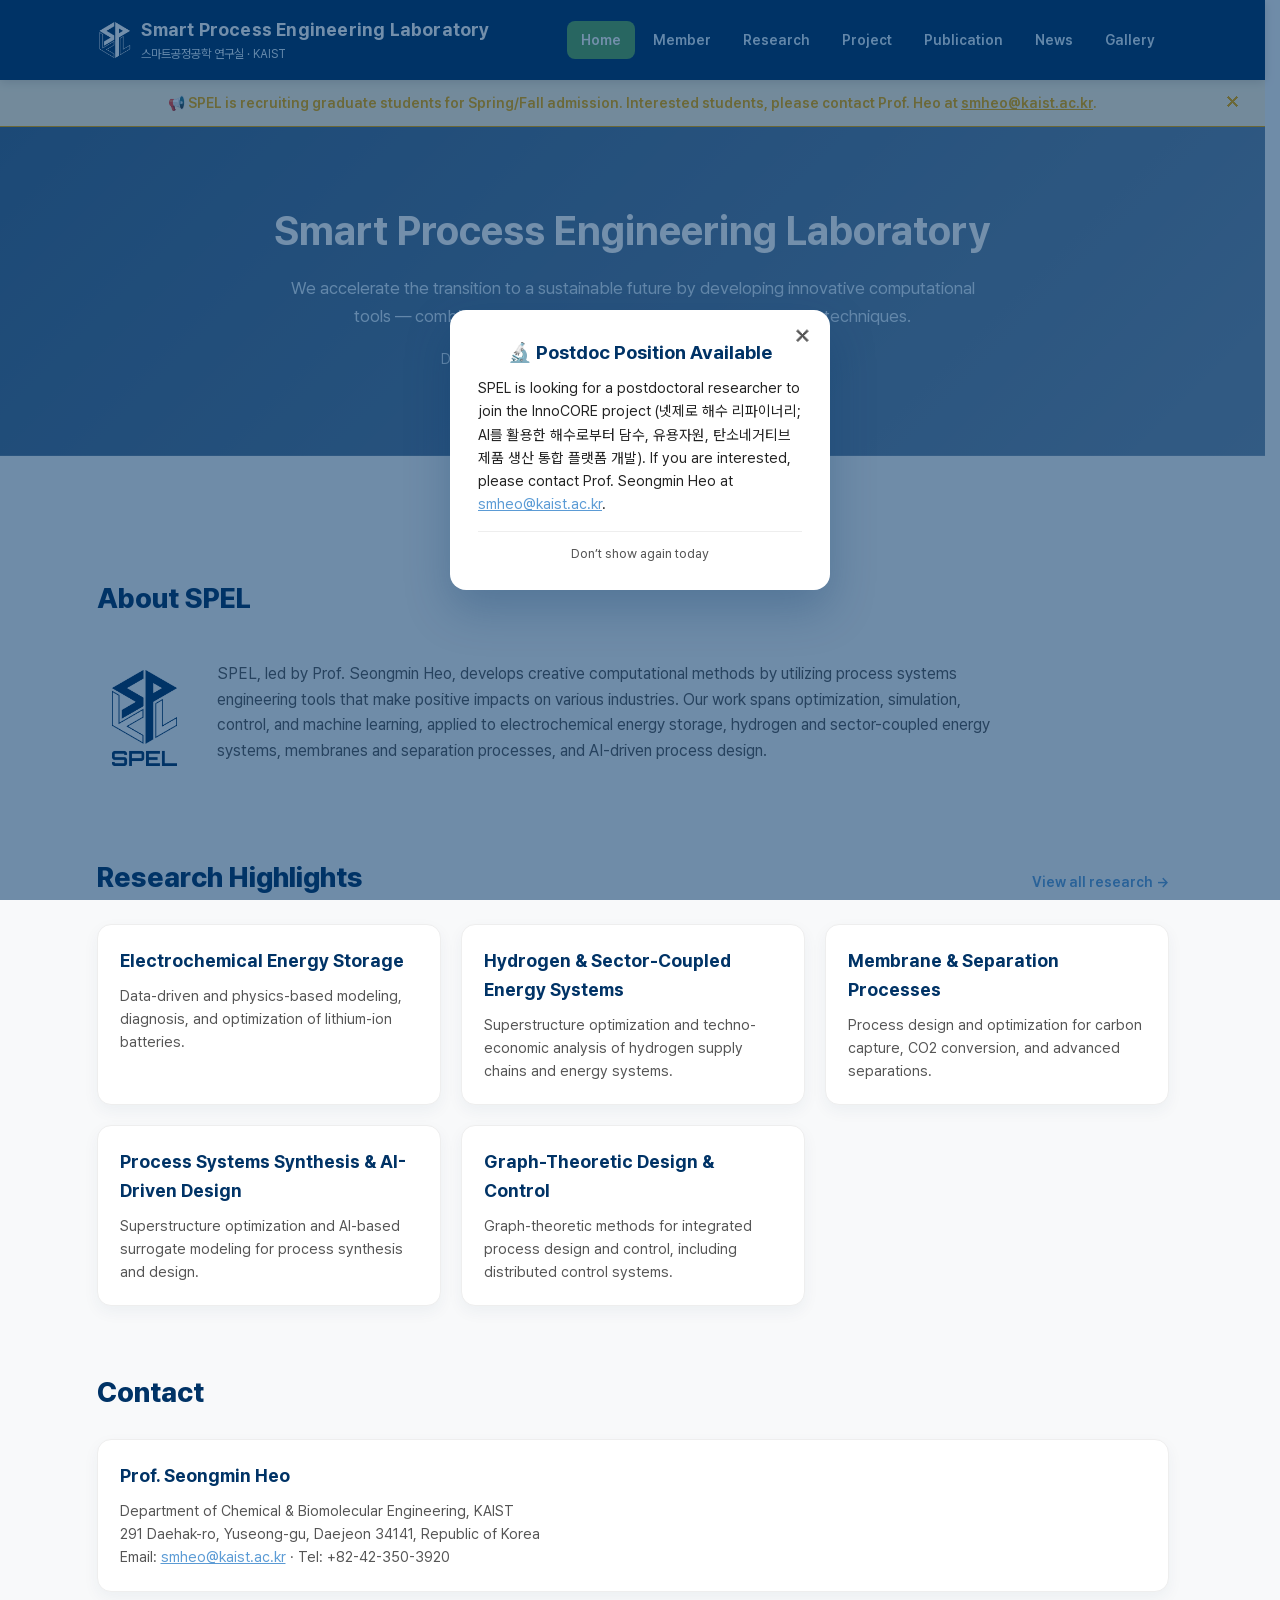
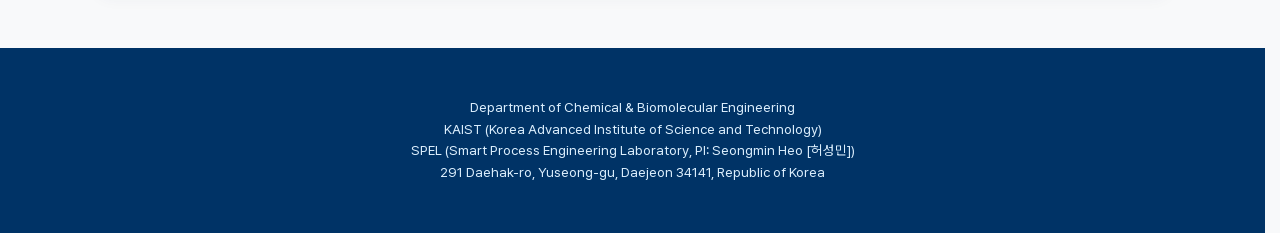
==== commit 5b9c8ae1: "J44 and about image updated" ====
--- a/index.html
+++ b/index.html
@@ -54,7 +54,7 @@
         <h2>About SPEL</h2>
       </div>
       <div class="about-banner">
-        <img class="about-logo" src="images/spel-logo.png" alt="SPEL logo">
+        <img class="about-logo" src="images/spel-logo-wm.png" alt="SPEL logo">
         <p class="section-intro">
           SPEL, led by Prof. Seongmin Heo, develops creative computational methods by utilizing process systems
           engineering tools that make positive impacts on various industries. Our work spans optimization, simulation,
